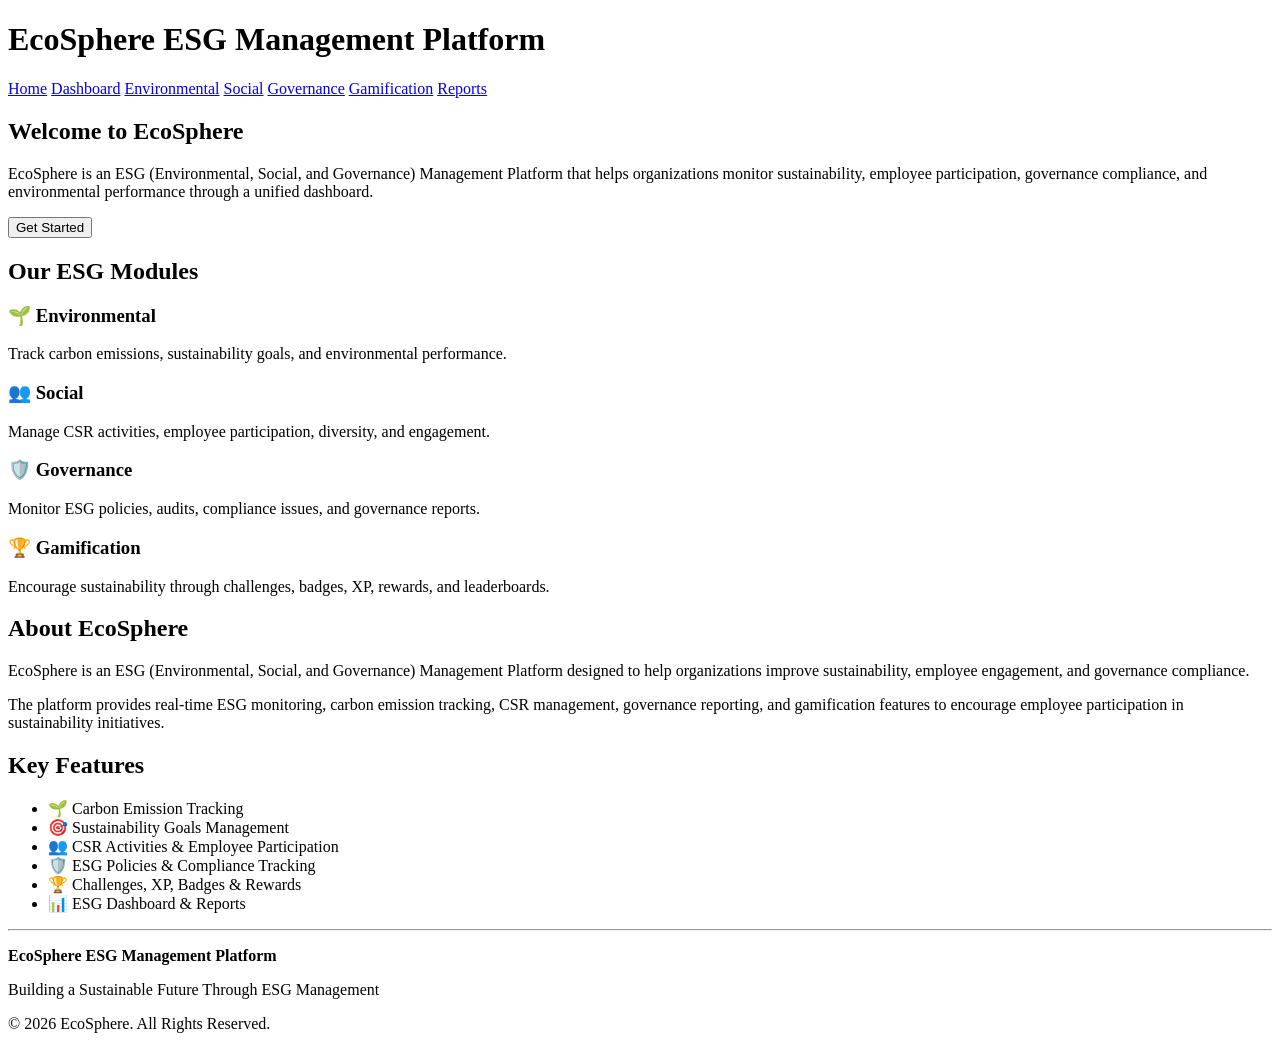
==== index.html @ bcd619bb "Add files via upload" ====
<!DOCTYPE html>
<html lang="en">
<head>
    <meta charset="UTF-8">
    <meta name="viewport" content="width=device-width, initial-scale=1.0">
    <title>EcoSphere ESG Management Platform</title>
</head>

<body>
    <header>
    <h1>EcoSphere ESG Management Platform</h1>

    <nav>
        <a href="index.html">Home</a>
        <a href="dashboard.html">Dashboard</a>
        <a href="environment.html">Environmental</a>
        <a href="social.html">Social</a>
        <a href="governance.html">Governance</a>
        <a href="gamification.html">Gamification</a>
        <a href="reports.html">Reports</a>
    </nav>
</header>
<section>
    <h2>Welcome to EcoSphere</h2>

    <p>
        EcoSphere is an ESG (Environmental, Social, and Governance)
        Management Platform that helps organizations monitor sustainability,
        employee participation, governance compliance, and environmental
        performance through a unified dashboard.
    </p>

    <button>Get Started</button>
</section>
<section>
    <h2>Our ESG Modules</h2>

    <div>
        <h3>🌱 Environmental</h3>
        <p>Track carbon emissions, sustainability goals, and environmental performance.</p>
    </div>

    <div>
        <h3>👥 Social</h3>
        <p>Manage CSR activities, employee participation, diversity, and engagement.</p>
    </div>

    <div>
        <h3>🛡️ Governance</h3>
        <p>Monitor ESG policies, audits, compliance issues, and governance reports.</p>
    </div>

    <div>
        <h3>🏆 Gamification</h3>
        <p>Encourage sustainability through challenges, badges, XP, rewards, and leaderboards.</p>
    </div>
</section>
<section>
    <h2>About EcoSphere</h2>

    <p>
        EcoSphere is an ESG (Environmental, Social, and Governance)
        Management Platform designed to help organizations improve
        sustainability, employee engagement, and governance compliance.
    </p>

    <p>
        The platform provides real-time ESG monitoring, carbon emission
        tracking, CSR management, governance reporting, and gamification
        features to encourage employee participation in sustainability
        initiatives.
    </p>
</section>
<section>
    <h2>Key Features</h2>

    <ul>
        <li>🌱 Carbon Emission Tracking</li>
        <li>🎯 Sustainability Goals Management</li>
        <li>👥 CSR Activities & Employee Participation</li>
        <li>🛡️ ESG Policies & Compliance Tracking</li>
        <li>🏆 Challenges, XP, Badges & Rewards</li>
        <li>📊 ESG Dashboard & Reports</li>
    </ul>
</section>
<footer>
    <hr>

    <p><strong>EcoSphere ESG Management Platform</strong></p>

    <p>Building a Sustainable Future Through ESG Management</p>

    <p>&copy; 2026 EcoSphere. All Rights Reserved.</p>
</footer>

</body>
</html>
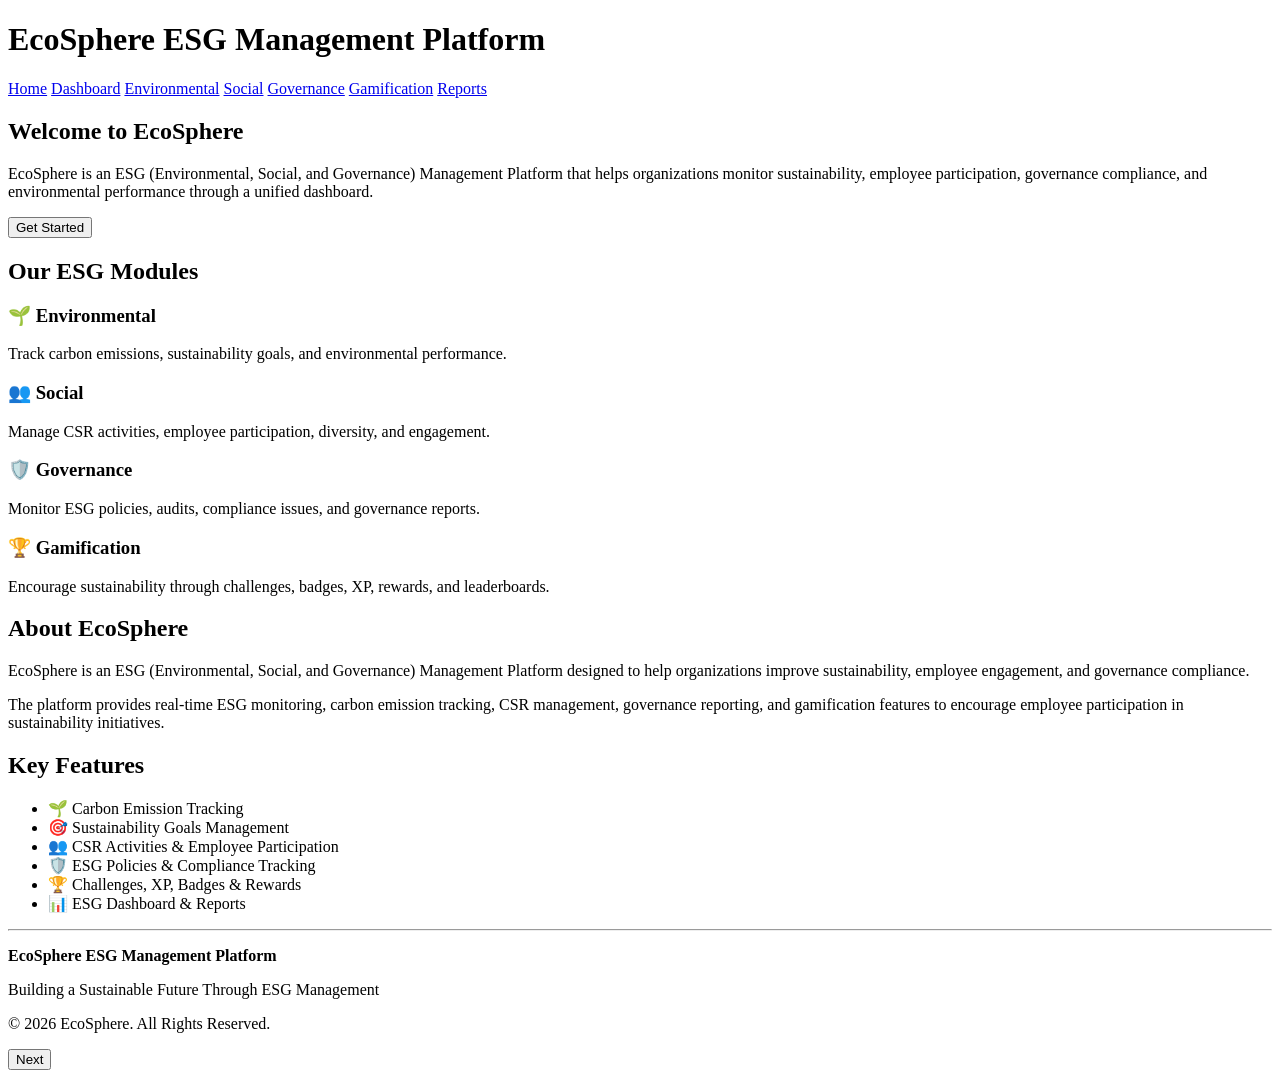
==== commit e6b7d0ec: "Add Next button to navigate to dashboard Added a 'Next' button linking to the dashboard page." ====
--- a/index.html
+++ b/index.html
@@ -92,6 +92,6 @@
 
     <p>&copy; 2026 EcoSphere. All Rights Reserved.</p>
 </footer>
-
+<a href="dashboard.html"><button>Next</button></a>
 </body>
-</html>+</html>
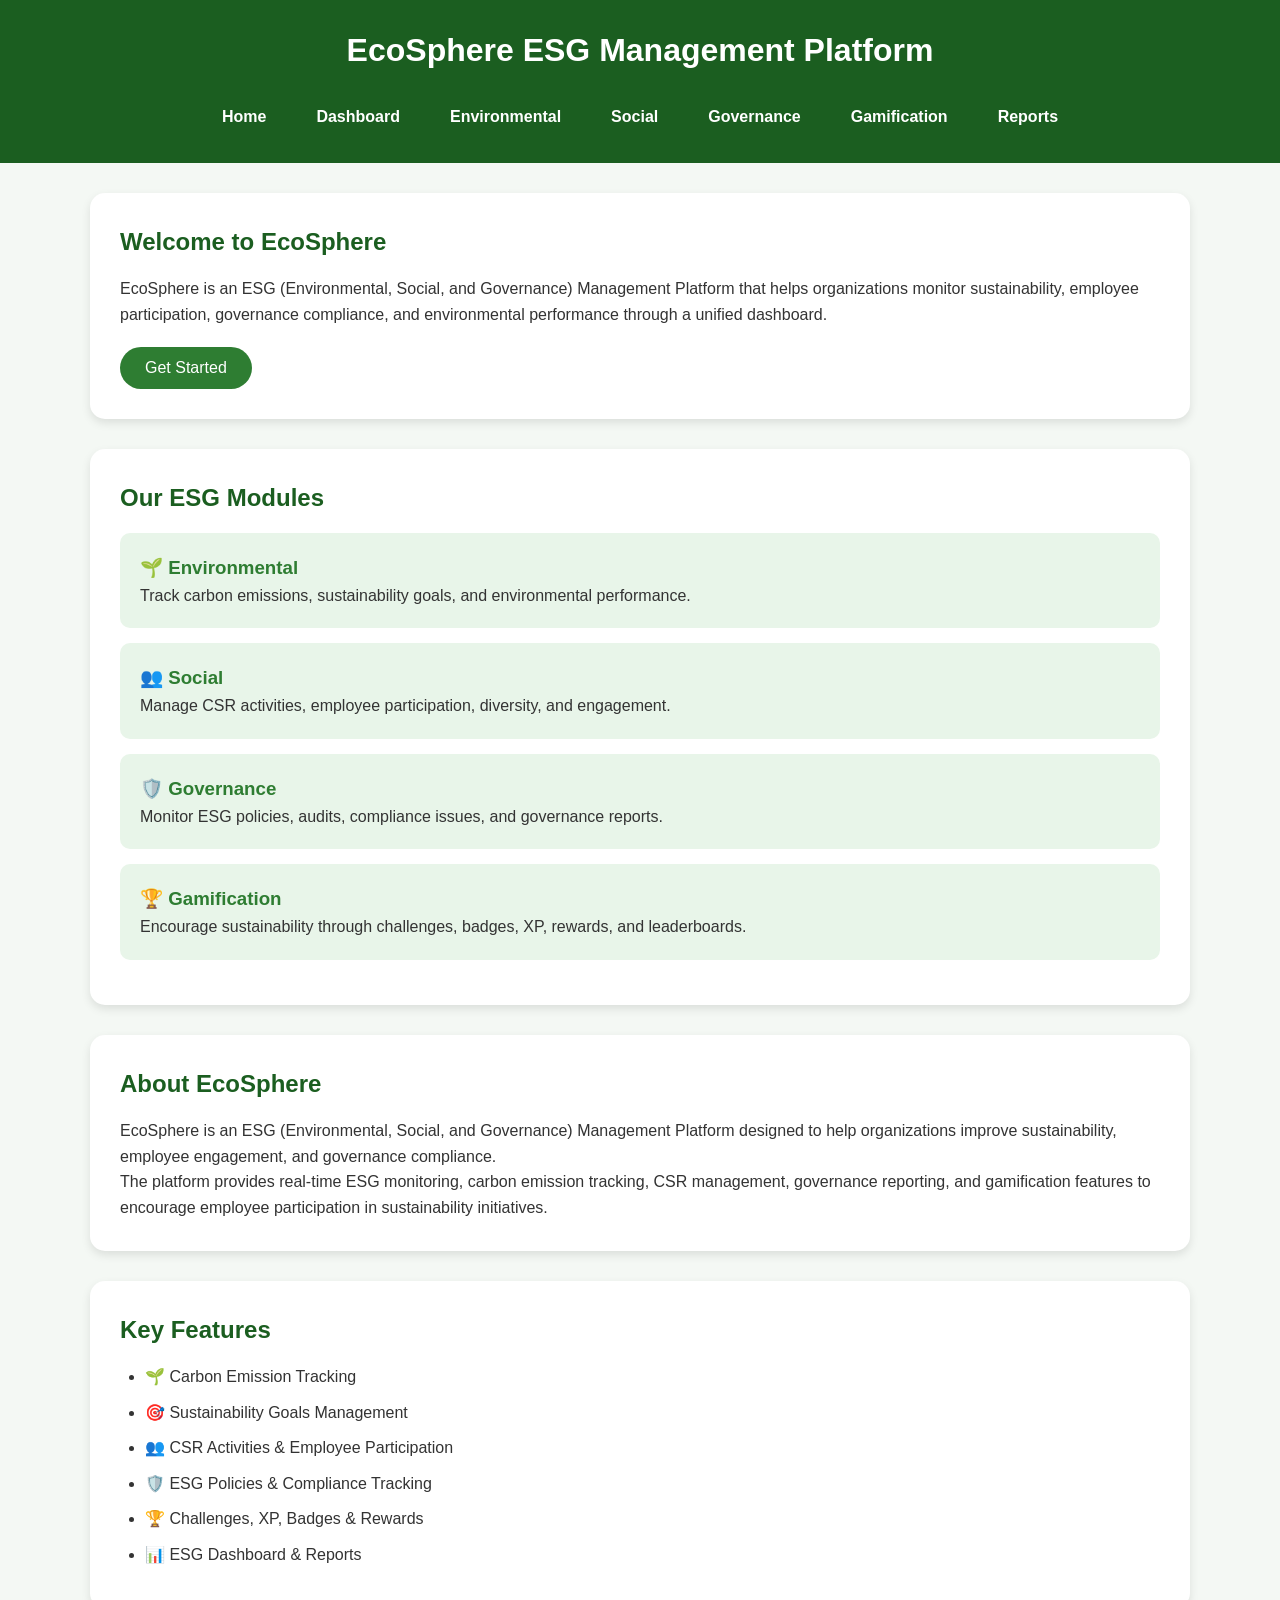
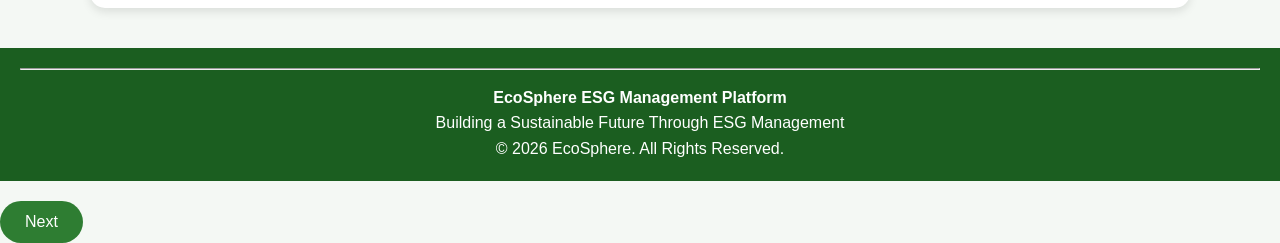
==== commit b8eaa61a: "Link stylesheet to index.html Added link to external stylesheet for improved styling." ====
--- a/index.html
+++ b/index.html
@@ -3,6 +3,7 @@
 <head>
     <meta charset="UTF-8">
     <meta name="viewport" content="width=device-width, initial-scale=1.0">
+    <link rel="stylesheet" href="style.css">
     <title>EcoSphere ESG Management Platform</title>
 </head>
 
--- a/style.css
+++ b/style.css
@@ -0,0 +1,129 @@
+* {
+    margin: 0;
+    padding: 0;
+    box-sizing: border-box;
+}
+
+body {
+    font-family: Arial, sans-serif;
+    line-height: 1.6;
+    background: #f4f8f4;
+    color: #333;
+}
+
+/* Header */
+header {
+    background: #1b5e20;
+    color: white;
+    padding: 25px;
+    text-align: center;
+}
+
+header h1 {
+    font-size: 32px;
+    margin-bottom: 20px;
+}
+
+/* Navigation */
+nav {
+    display: flex;
+    justify-content: center;
+    gap: 20px;
+    flex-wrap: wrap;
+}
+
+nav a {
+    color: white;
+    text-decoration: none;
+    font-weight: bold;
+    padding: 8px 15px;
+    border-radius: 20px;
+}
+
+nav a:hover {
+    background: #66bb6a;
+}
+
+/* Sections */
+section {
+    background: white;
+    margin: 30px auto;
+    padding: 30px;
+    width: 90%;
+    max-width: 1100px;
+    border-radius: 15px;
+    box-shadow: 0 4px 10px rgba(0,0,0,0.1);
+}
+
+section h2 {
+    color: #1b5e20;
+    margin-bottom: 15px;
+}
+
+/* ESG Modules */
+section div {
+    background: #e8f5e9;
+    margin: 15px 0;
+    padding: 20px;
+    border-radius: 10px;
+}
+
+section div h3 {
+    color: #2e7d32;
+}
+
+/* Button */
+button {
+    margin-top: 20px;
+    padding: 12px 25px;
+    background: #2e7d32;
+    color: white;
+    border: none;
+    border-radius: 25px;
+    font-size: 16px;
+    cursor: pointer;
+}
+
+button:hover {
+    background: #1b5e20;
+}
+
+/* List */
+ul {
+    padding-left: 25px;
+}
+
+li {
+    margin: 10px 0;
+}
+
+/* Footer */
+footer {
+    background: #1b5e20;
+    color: white;
+    text-align: center;
+    padding: 20px;
+    margin-top: 40px;
+}
+
+footer hr {
+    margin-bottom: 15px;
+}
+
+/* Mobile Responsive */
+@media (max-width: 600px) {
+
+    header h1 {
+        font-size: 24px;
+    }
+
+    nav {
+        flex-direction: column;
+        gap: 10px;
+    }
+
+    section {
+        width: 95%;
+        padding: 20px;
+    }
+}
